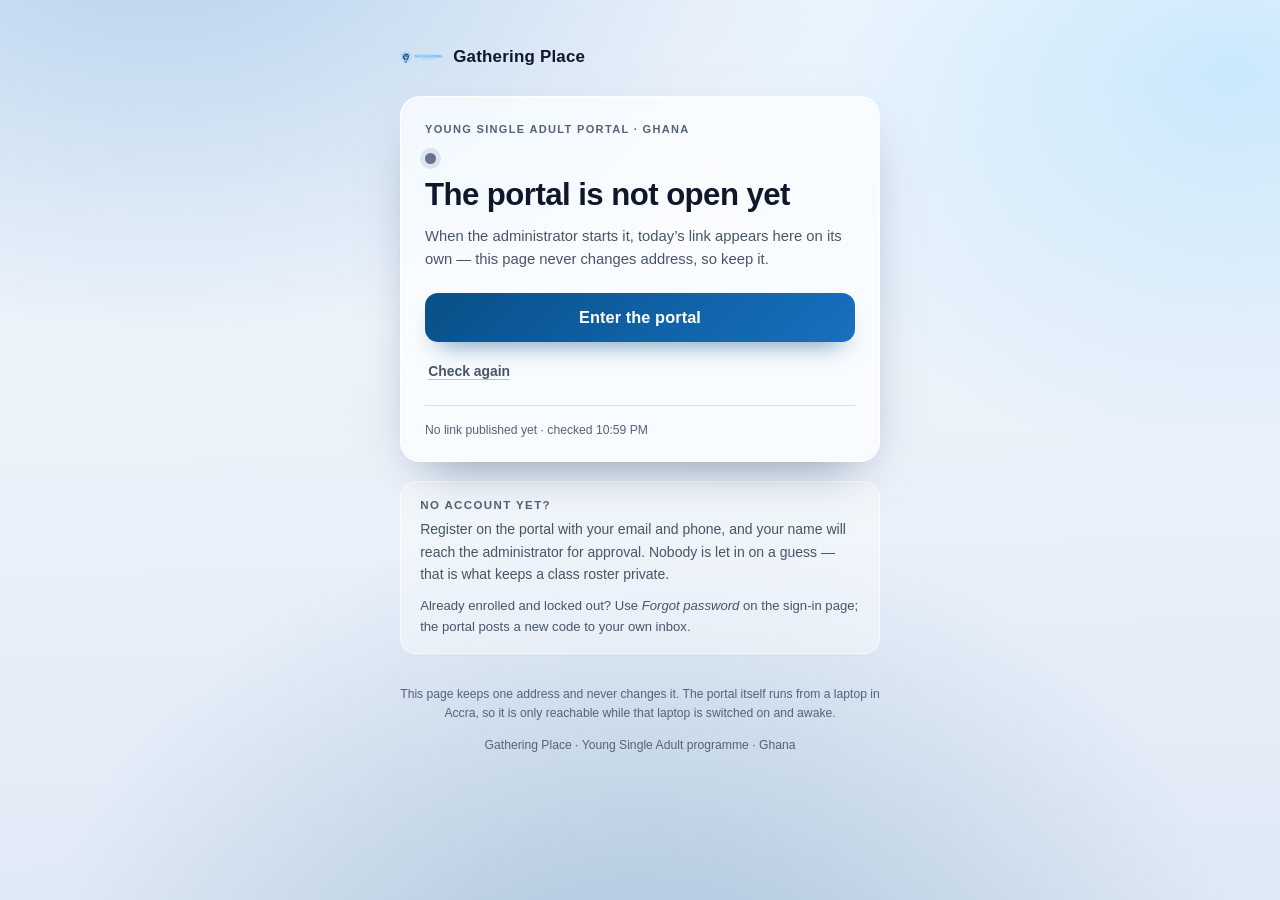
==== index.html @ 233e3558 "Add files via upload" ====
<!doctype html>
<html lang="en">
<head>
<meta charset="utf-8">
<meta name="viewport" content="width=device-width, initial-scale=1">
<title>Gathering Place — is the portal open today?</title>
<meta name="description" content="The Young Single Adult Gathering Place portal for Ghana. This page always carries the link for today, and says plainly whether it is open.">
<meta name="theme-color" content="#085088">
<link rel="icon" href="logo.png">
<link rel="stylesheet" href="style.css">
</head>
<body>

<main class="shell">

  <header class="brand">
    <img src="logo.png" alt="" width="42" height="42">
    <span>Gathering Place</span>
  </header>

  <section class="card" aria-labelledby="headline">
    <p class="eyebrow">Young Single Adult portal &middot; Ghana</p>

    <p class="lamp" id="lamp" aria-hidden="true"></p>
    <h1 id="headline">Checking whether it is open</h1>
    <p class="note" id="note" role="status"></p>

    <a class="enter" id="enter" href="#" hidden>Enter the portal</a>
    <button class="quiet" id="again" type="button">Check again</button>

    <p class="stamp" id="stamp"></p>
  </section>

  <section class="help">
    <h2>No account yet?</h2>
    <p>Register on the portal with your email and phone, and your name will reach the
      administrator for approval. Nobody is let in on a guess — that is what keeps a
      class roster private.</p>
    <p class="fine">Already enrolled and locked out? Use <em>Forgot password</em> on the
      sign-in page; the portal posts a new code to your own inbox.</p>
  </section>

  <footer class="foot">
    <p>This page keeps one address and never changes it. The portal itself runs from a
      laptop in Accra, so it is only reachable while that laptop is switched on and
      awake.</p>
    <p class="fine">Gathering Place &middot; Young Single Adult programme &middot; Ghana</p>
  </footer>

</main>

<script src="page.js"></script>
</body>
</html>
---- style.css ----
/* Gathering Place — the public "is it open?" page.
   The same mark and the same navy as the portal itself, over a soft mesh rather than a
   plain background, so a person who has seen the portal recognises this as the same
   place. One card, one decision on it: go in, or wait. */

:root {
  --accent: #085088;
  --accent-2: #1870c0;
  --accent-sky: #5bc0f8;
  --ink: #0f172a;
  --ink-2: #475569;
  --ink-fine: #55617a;
  --glass: rgba(255, 255, 255, .72);
  --glass-line: rgba(255, 255, 255, .85);
  --shadow: 0 22px 50px -26px rgba(6, 32, 58, .55);
  --live: #12a150;
  --wait: #b8860b;
  --off: #64748b;
  --font: "Inter", "SF Pro Text", -apple-system, BlinkMacSystemFont,
          "Segoe UI Variable Text", "Segoe UI", Roboto, "Helvetica Neue", Arial, sans-serif;
}

@media (prefers-color-scheme: dark) {
  :root {
    --accent: #6cbcf5;
    --accent-2: #9ad6fb;
    --ink: #eaeefb;
    --ink-2: #aab5d0;
    --ink-fine: #a8b6d6;
    --glass: rgba(19, 30, 48, .74);
    --glass-line: rgba(146, 173, 205, .22);
    --shadow: 0 22px 50px -22px rgba(0, 0, 0, .7);
    --wait: #e0b23c;
    --off: #8fa0bb;
  }
}

* { box-sizing: border-box; }

html { -webkit-text-size-adjust: 100%; }

body {
  margin: 0;
  min-height: 100vh;
  font-family: var(--font);
  color: var(--ink);
  background:
    radial-gradient(72rem 44rem at 12% -10%, rgba(24, 112, 192, .30), transparent 62%),
    radial-gradient(56rem 40rem at 96% 8%, rgba(91, 192, 248, .26), transparent 60%),
    radial-gradient(60rem 52rem at 50% 116%, rgba(8, 80, 136, .26), transparent 64%),
    linear-gradient(178deg, #f4f8fd, #e8f0f9 58%, #dfe9f5);
  background-attachment: fixed;
}

@media (prefers-color-scheme: dark) {
  body {
    background:
      radial-gradient(72rem 44rem at 12% -10%, rgba(24, 112, 192, .34), transparent 62%),
      radial-gradient(56rem 40rem at 96% 8%, rgba(43, 96, 158, .30), transparent 60%),
      radial-gradient(60rem 52rem at 50% 116%, rgba(8, 48, 84, .52), transparent 64%),
      linear-gradient(178deg, #0a1120, #0c1526 58%, #0a1322);
  }
}

.shell {
  width: min(30rem, 100% - 2.5rem);
  margin: 0 auto;
  padding: 2.25rem 0 2.5rem;
  display: flex;
  flex-direction: column;
  gap: 1.15rem;
}

.brand {
  display: flex;
  align-items: center;
  gap: .7rem;
  font-size: 1.06rem;
  font-weight: 650;
  letter-spacing: .012em;
  color: var(--ink);
}

.brand img {
  width: 42px;
  height: 42px;
  object-fit: contain;
  border-radius: 10px;
}

.card {
  padding: 1.6rem 1.5rem 1.4rem;
  border-radius: 20px;
  background: var(--glass);
  border: 1px solid var(--glass-line);
  box-shadow: var(--shadow);
  backdrop-filter: blur(18px) saturate(150%);
  -webkit-backdrop-filter: blur(18px) saturate(150%);
}

@supports not (backdrop-filter: blur(2px)) {
  .card { background: var(--surface, #fff); }
}

@media (prefers-color-scheme: dark) {
  @supports not (backdrop-filter: blur(2px)) {
    .card { background: #121d30; }
  }
}

.eyebrow {
  margin: 0 0 1.1rem;
  font-size: .69rem;
  font-weight: 650;
  letter-spacing: .12em;
  text-transform: uppercase;
  color: var(--ink-fine);
}

.lamp {
  width: 11px;
  height: 11px;
  margin: 0 0 .85rem;
  border-radius: 50%;
  background: var(--off);
  box-shadow: 0 0 0 5px rgba(100, 116, 139, .16);
  transition: background .3s ease, box-shadow .3s ease;
}

.lamp.is-live {
  background: var(--live);
  box-shadow: 0 0 0 5px rgba(18, 161, 80, .18);
  animation: breathe 2.4s ease-in-out infinite;
}

.lamp.is-wait {
  background: var(--wait);
  box-shadow: 0 0 0 5px rgba(184, 134, 11, .18);
}

.lamp.is-off { background: var(--off); }

@keyframes breathe {
  0%, 100% { box-shadow: 0 0 0 5px rgba(18, 161, 80, .18); }
  50% { box-shadow: 0 0 0 9px rgba(18, 161, 80, .07); }
}

@media (prefers-reduced-motion: reduce) {
  .lamp.is-live { animation: none; }
  .lamp, .enter { transition: none; }
}

h1 {
  margin: 0;
  font-size: clamp(1.5rem, 6.4vw, 1.95rem);
  line-height: 1.18;
  letter-spacing: -.018em;
  font-weight: 680;
  color: var(--ink);
  text-wrap: balance;
}

.note {
  margin: .7rem 0 0;
  font-size: .925rem;
  line-height: 1.55;
  color: var(--ink-2);
}

.enter {
  display: block;
  margin-top: 1.35rem;
  padding: .95rem 1.1rem;
  border-radius: 13px;
  background: linear-gradient(135deg, var(--accent), var(--accent-2));
  color: #fff;
  font-size: 1.02rem;
  font-weight: 640;
  letter-spacing: .005em;
  text-align: center;
  text-decoration: none;
  box-shadow: 0 14px 26px -14px rgba(8, 80, 136, .7);
}

.enter:hover { filter: brightness(1.06); }
.enter:active { transform: translateY(1px); }

/* A dim plate for the case where a link exists but is not answering: the door is still
   offered, because the check can be wrong on a slow phone network. */
.enter.is-dim {
  background: transparent;
  color: var(--accent);
  border: 1px solid currentColor;
  box-shadow: none;
}

.quiet {
  margin-top: .8rem;
  padding: .5rem .2rem;
  border: 0;
  background: none;
  font: inherit;
  font-size: .87rem;
  font-weight: 600;
  color: var(--ink-2);
  text-decoration: underline;
  text-decoration-color: rgba(71, 85, 105, .35);
  text-underline-offset: 3px;
  cursor: pointer;
}

.quiet:hover { color: var(--accent); }

.stamp {
  margin: 1.15rem 0 0;
  padding-top: .9rem;
  border-top: 1px solid rgba(71, 85, 105, .16);
  font-size: .76rem;
  line-height: 1.5;
  color: var(--ink-fine);
}

.help {
  padding: 1.1rem 1.2rem 1rem;
  border-radius: 16px;
  background: rgba(255, 255, 255, .40);
  border: 1px solid rgba(255, 255, 255, .6);
}

@media (prefers-color-scheme: dark) {
  .help {
    background: rgba(146, 173, 205, .08);
    border-color: rgba(146, 173, 205, .16);
  }
}

.help h2 {
  margin: 0 0 .45rem;
  font-size: .72rem;
  font-weight: 680;
  letter-spacing: .12em;
  text-transform: uppercase;
  color: var(--ink-fine);
}

.help p { margin: 0 0 .6rem; font-size: .875rem; line-height: 1.6; color: var(--ink-2); }
.help p:last-child { margin-bottom: 0; }
.help .fine { font-size: .82rem; }

footer {
  font-size: .76rem;
  line-height: 1.6;
  color: var(--ink-fine);
  text-align: center;
}

a:focus-visible, button:focus-visible {
  outline: 3px solid var(--accent-2);
  outline-offset: 3px;
  border-radius: 6px;
}

@media (max-width: 30rem) {
  .shell { padding-top: 1.5rem; }
  .card { padding: 1.35rem 1.15rem 1.15rem; }
}
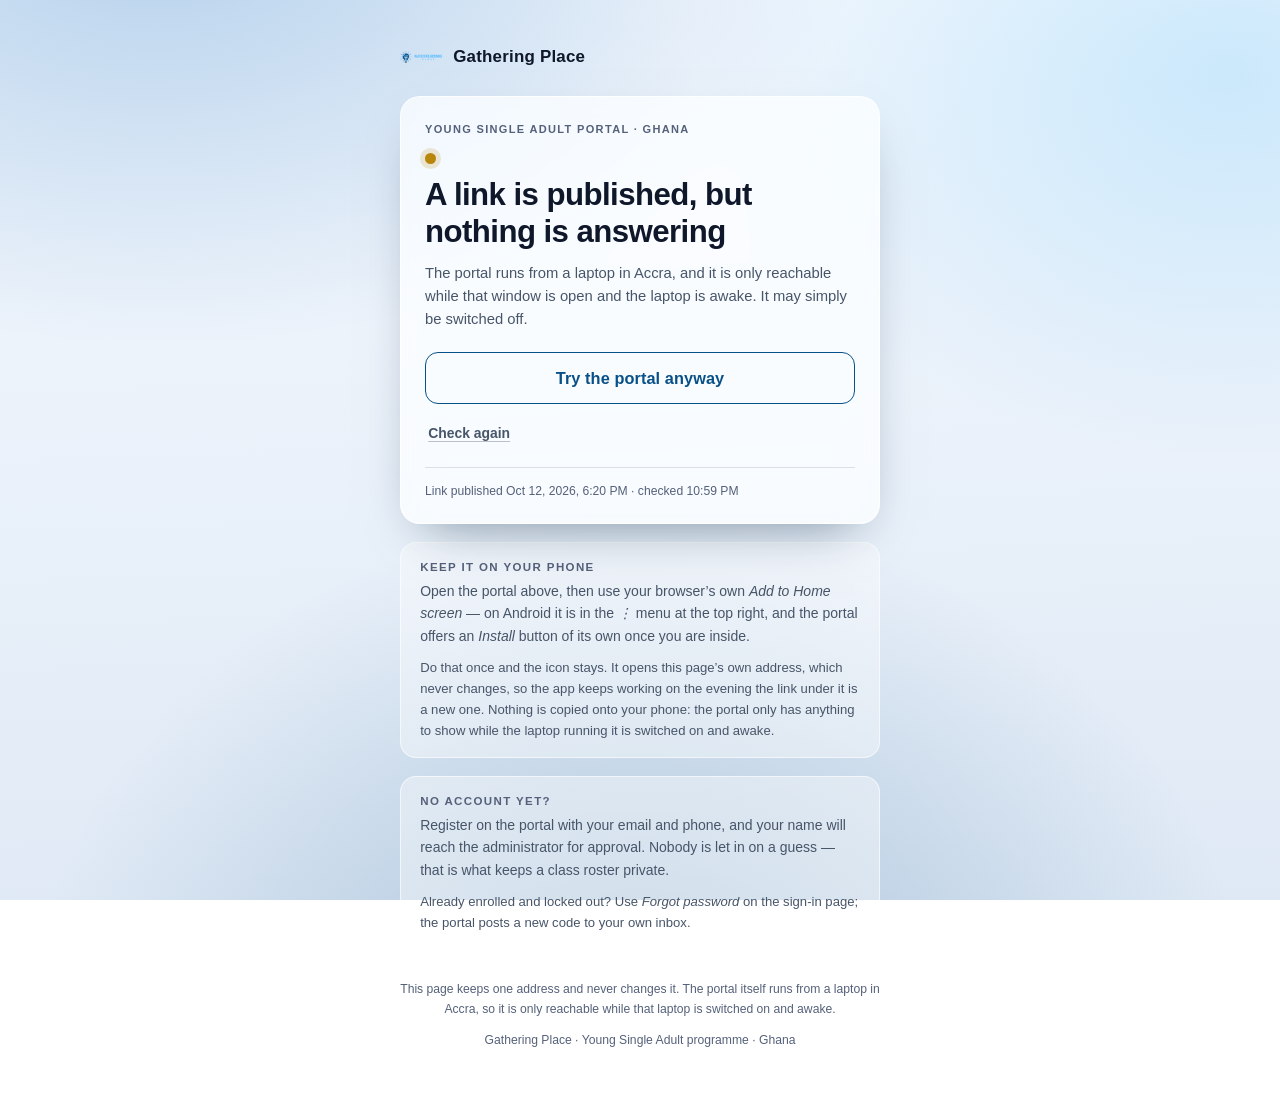
==== commit 233d9c61: "Gathering Place app, 2026-10-12 18:20 - index.html" ====
--- a/index.html
+++ b/index.html
@@ -25,16 +25,32 @@
     <h1 id="headline">Checking whether it is open</h1>
     <p class="note" id="note" role="status"></p>
 
-    <a class="enter" id="enter" href="#" hidden>Enter the portal</a>
+    <a class="enter" id="enter" href="#" hidden>Open the Gathering Place</a>
+    <p class="spare" id="spare" hidden>
+      Or use <a id="sparelink" href="#">today&rsquo;s direct link</a> &mdash; it works, but
+      it is a different address every evening.
+    </p>
     <button class="quiet" id="again" type="button">Check again</button>
 
     <p class="stamp" id="stamp"></p>
   </section>
 
+  <section class="help" aria-labelledby="installhead">
+    <h2 id="installhead">Keep it on your phone</h2>
+    <p id="installhow">Open the portal above, then use your browser&rsquo;s own
+      <em>Add to Home screen</em> &mdash; on Android it is in the <em>&#8942;</em> menu at
+      the top right, and the portal offers an <em>Install</em> button of its own once you
+      are inside.</p>
+    <p class="fine">Do that once and the icon stays. It opens this page&rsquo;s own
+      address, which never changes, so the app keeps working on the evening the link
+      under it is a new one. Nothing is copied onto your phone: the portal only has
+      anything to show while the laptop running it is switched on and awake.</p>
+  </section>
+
   <section class="help">
     <h2>No account yet?</h2>
     <p>Register on the portal with your email and phone, and your name will reach the
-      administrator for approval. Nobody is let in on a guess — that is what keeps a
+      administrator for approval. Nobody is let in on a guess &mdash; that is what keeps a
       class roster private.</p>
     <p class="fine">Already enrolled and locked out? Use <em>Forgot password</em> on the
       sign-in page; the portal posts a new code to your own inbox.</p>
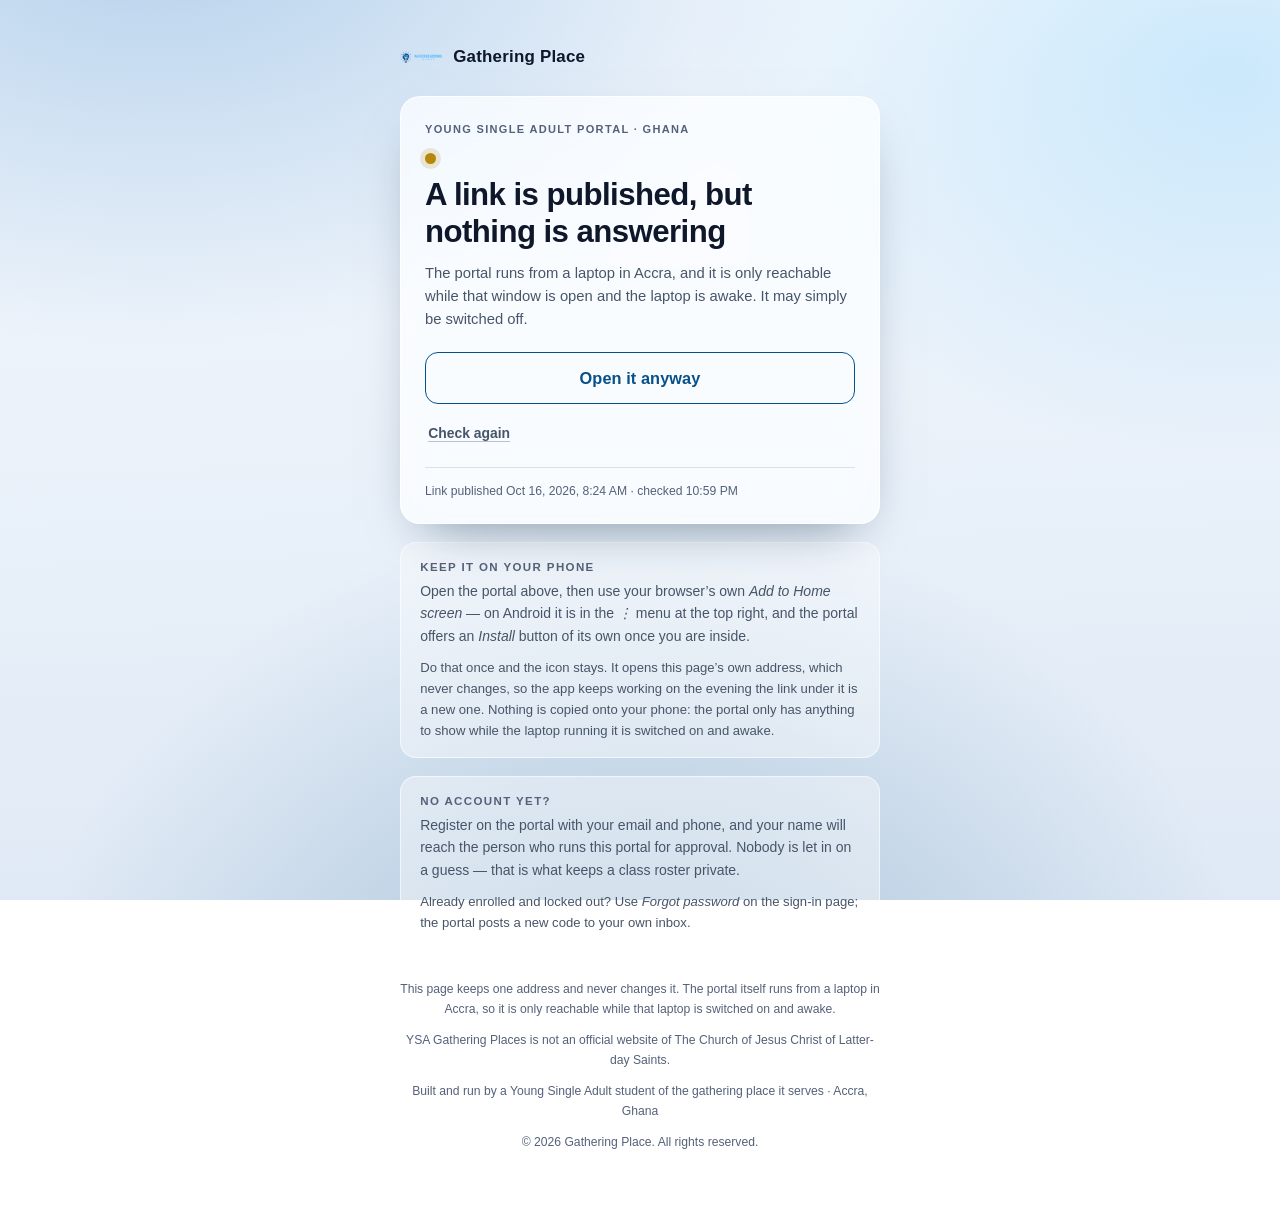
==== commit 180c82b3: "Gathering Place app, 2026-10-16 08:24 - index.html" ====
--- a/index.html
+++ b/index.html
@@ -50,8 +50,8 @@
   <section class="help">
     <h2>No account yet?</h2>
     <p>Register on the portal with your email and phone, and your name will reach the
-      administrator for approval. Nobody is let in on a guess &mdash; that is what keeps a
-      class roster private.</p>
+      person who runs this portal for approval. Nobody is let in on a guess &mdash; that is
+      what keeps a class roster private.</p>
     <p class="fine">Already enrolled and locked out? Use <em>Forgot password</em> on the
       sign-in page; the portal posts a new code to your own inbox.</p>
   </section>
@@ -60,7 +60,10 @@
     <p>This page keeps one address and never changes it. The portal itself runs from a
       laptop in Accra, so it is only reachable while that laptop is switched on and
       awake.</p>
-    <p class="fine">Gathering Place &middot; Young Single Adult programme &middot; Ghana</p>
+    <p class="disclaim">YSA Gathering Places is not an official website of The Church of Jesus Christ of Latter-day Saints.</p>
+    <p class="fine">Built and run by a Young Single Adult student of the gathering place it
+      serves &middot; Accra, Ghana</p>
+    <p class="fine">&copy; 2026 Gathering Place. All rights reserved.</p>
   </footer>
 
 </main>
--- a/style.css
+++ b/style.css
@@ -194,6 +194,19 @@
   box-shadow: none;
 }
 
+/* Today's tunnel address, written as a line rather than a second button: one way in to
+   choose, and the other one there for whoever asks. It is the address that changes every
+   evening, which is exactly why the sentence says so. */
+.spare {
+  margin: .85rem 0 0;
+  font-size: .8rem;
+  line-height: 1.55;
+  color: var(--ink-fine);
+  text-align: center;
+}
+
+.spare a { color: var(--accent); font-weight: 600; }
+
 .quiet {
   margin-top: .8rem;
   padding: .5rem .2rem;
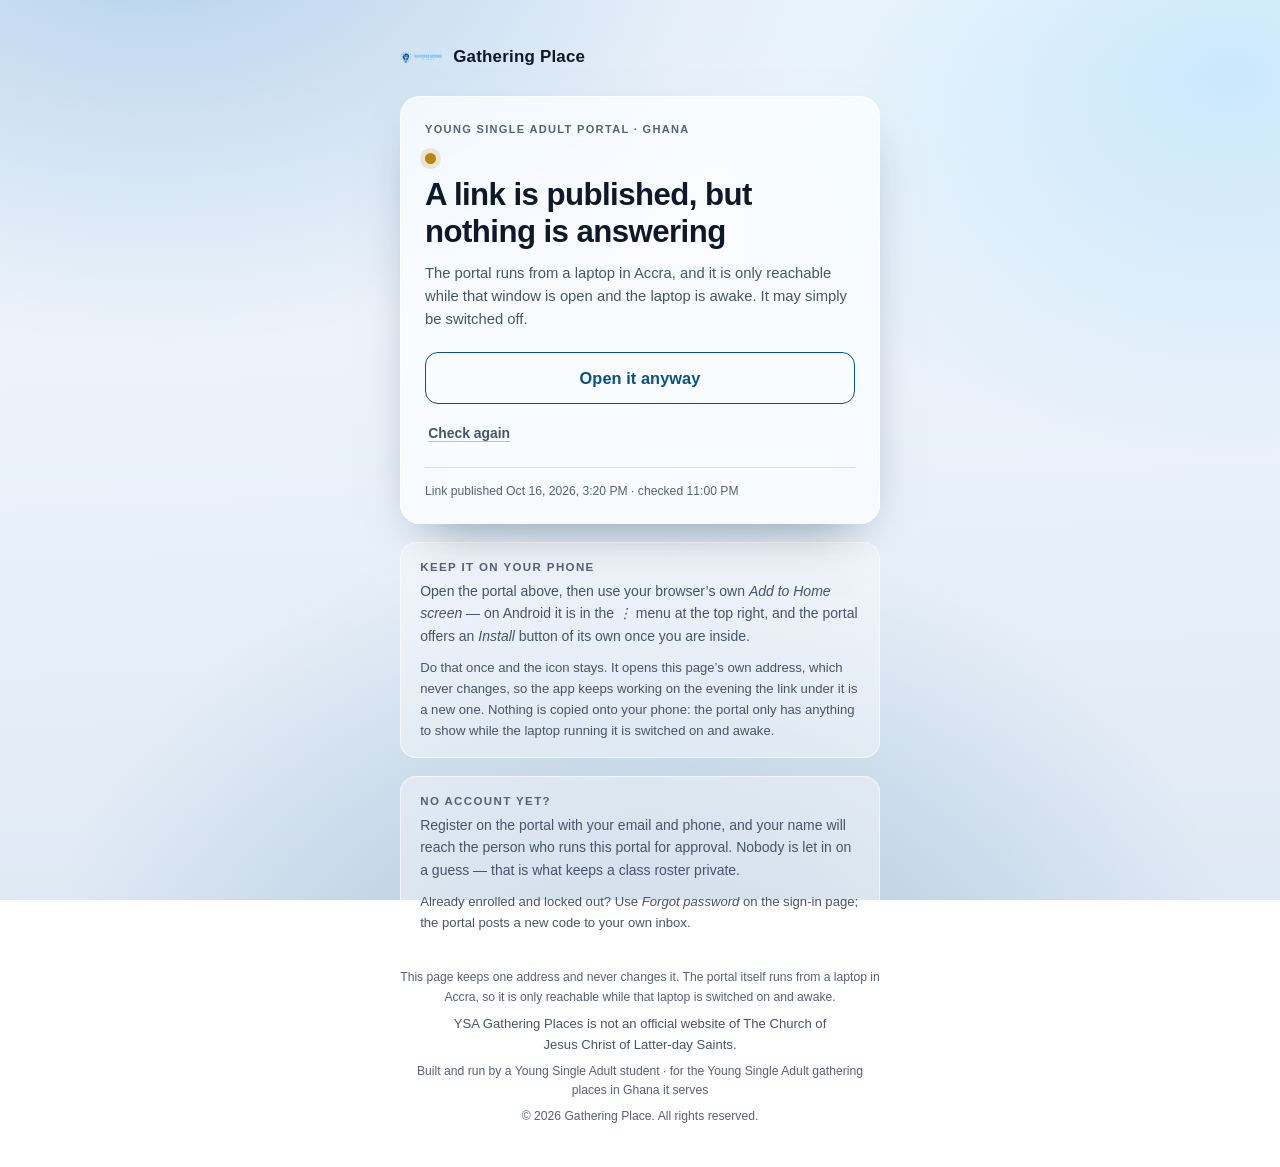
==== commit 63f585ee: "Gathering Place app, 2026-10-16 15:20 - index.html" ====
--- a/index.html
+++ b/index.html
@@ -61,8 +61,8 @@
       laptop in Accra, so it is only reachable while that laptop is switched on and
       awake.</p>
     <p class="disclaim">YSA Gathering Places is not an official website of The Church of Jesus Christ of Latter-day Saints.</p>
-    <p class="fine">Built and run by a Young Single Adult student of the gathering place it
-      serves &middot; Accra, Ghana</p>
+    <p class="fine">Built and run by a Young Single Adult student &middot; for the Young Single
+      Adult gathering places in Ghana it serves</p>
     <p class="fine">&copy; 2026 Gathering Place. All rights reserved.</p>
   </footer>
 
--- a/style.css
+++ b/style.css
@@ -266,6 +266,15 @@
   color: var(--ink-fine);
   text-align: center;
 }
+/* The four lines at the foot of a page are one block of fine print, not four paragraphs of
+   prose, so they sit close together. The sentence about whose site this is not gets a shade
+   more weight than the rest: it is the one line here a stranger actually needs, and it is
+   the same sentence the portal itself carries on the sign-in card, in the sidebar, at the
+   foot of its policy pages and at the bottom of every sheet it prints. */
+footer p { margin: 0 0 .4rem; }
+footer p:last-child { margin-bottom: 0; }
+footer .disclaim { font-size: .82rem; color: var(--ink-2); max-width: 52ch; margin-left: auto;
+                   margin-right: auto; }
 
 a:focus-visible, button:focus-visible {
   outline: 3px solid var(--accent-2);
